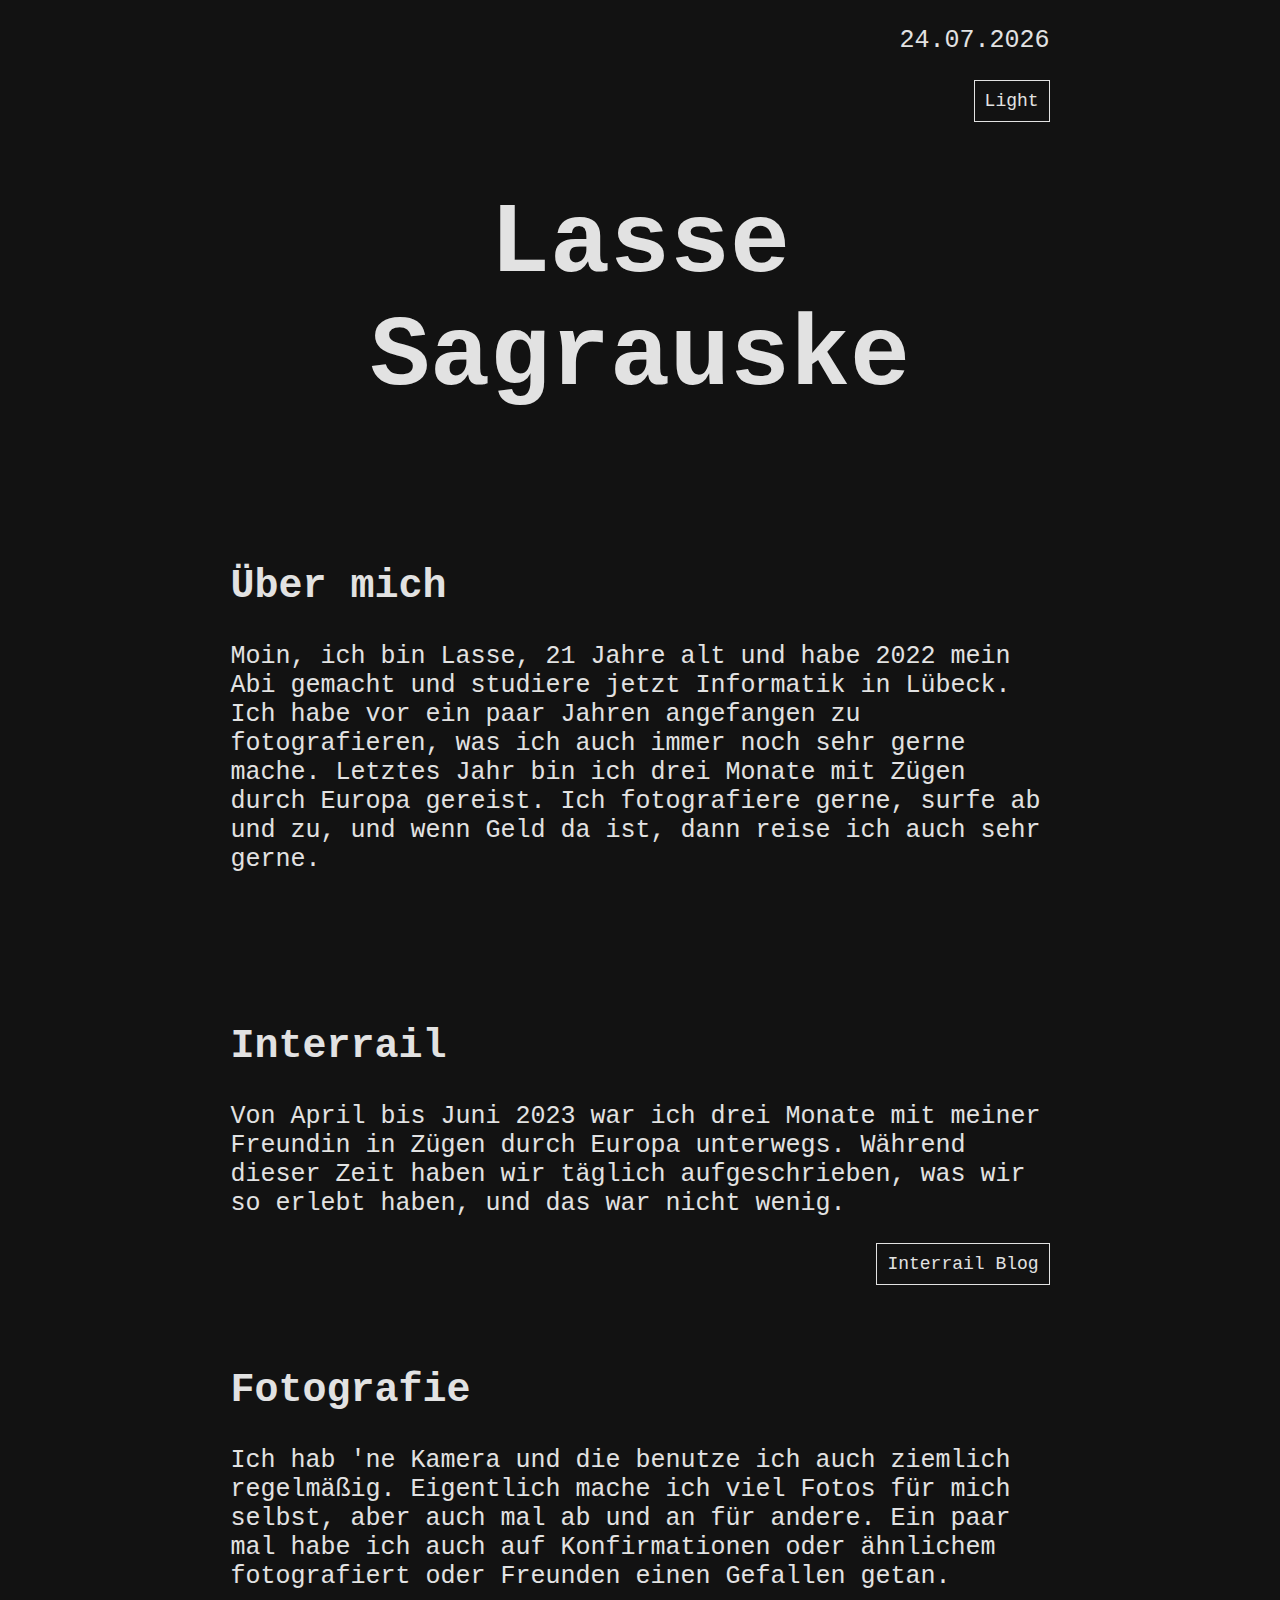
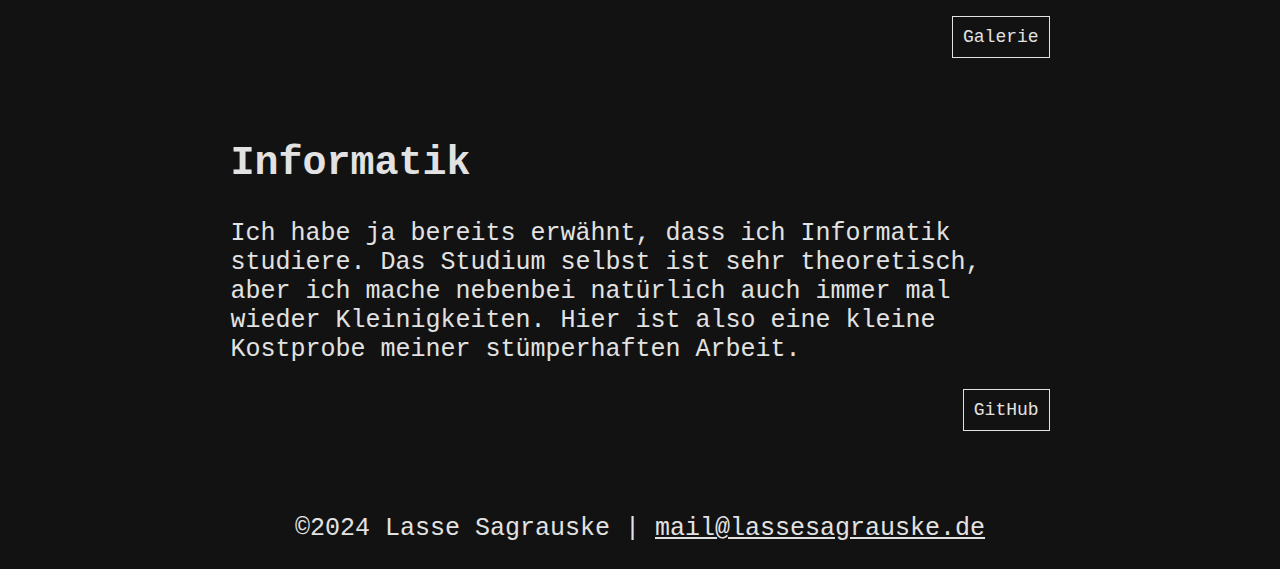
==== index.html @ e4b1e04c "Add files via upload" ====
<!DOCTYPE html>
<html lang="de">
    <head>
        <meta charset="UTF-8">
        <meta name="viewport" content="width=device-width, initial-scale=1.0">
        <title>Lasse Sagrauske</title>
        <link rel="stylesheet" href="lassesagrauske.css">
        <script src="lassesagrauske.js"></script>
    </head>
    <body id="body">
        <header>
            <p style="text-align: right;", id="date">DD.MM.YYYY</p>
            <button onclick="changeMode()", id="mode">Light</button>
        </header>
        <script src="lassesagrauske.js"></script>
        <h1>Lasse Sagrauske</h1>
        <h2>Über mich</h2>
        <p>Moin, ich bin Lasse, 21 Jahre alt und habe 2022 mein Abi gemacht und studiere jetzt Informatik in Lübeck. Ich habe vor ein paar Jahren angefangen zu fotografieren, was ich auch immer noch sehr gerne mache. Letztes Jahr bin ich drei Monate mit Zügen durch Europa gereist. Ich fotografiere gerne, surfe ab und zu, und wenn Geld da ist, dann reise ich auch sehr gerne.</p>
        <h2>Interrail</h2>
        <p>Von April bis Juni 2023 war ich drei Monate mit meiner Freundin in Zügen durch Europa unterwegs. Während dieser Zeit haben wir täglich aufgeschrieben, was wir so erlebt haben, und das war nicht wenig.</p>
        <a href="https://www.lassesagrauske.de/blog/categories/interrail"><button>Interrail Blog</button></a>
        <!-- <a href="interrail.html"><button>Interrail Blog</button></a> -->
        <h2>Fotografie</h2>
        <p>Ich hab 'ne Kamera und die benutze ich auch ziemlich regelmäßig. Eigentlich mache ich viel Fotos für mich selbst, aber auch mal ab und an für andere. Ein paar mal habe ich auch auf Konfirmationen oder ähnlichem fotografiert oder Freunden einen Gefallen getan.</p>
        <a href="https://www.lassesagrauske.de/galerie"><button>Galerie</button></a>
        <h2>Informatik</h2>
        <p>Ich habe ja bereits erwähnt, dass ich Informatik studiere. Das Studium selbst ist sehr theoretisch, aber ich mache nebenbei natürlich auch immer mal wieder Kleinigkeiten. Hier ist also eine kleine Kostprobe meiner stümperhaften Arbeit.</p>
        <a href="https://github.com/lassepunkt"><button>GitHub</button></a>
        <p class="footer">©2024 Lasse Sagrauske | <a href="mailto:mail@lassesagrauske.de">mail@lassesagrauske.de</a></p>
    </body>
</html>
---- lassesagrauske.css ----
h1 {
    font-size: 100px;
    text-align: center;
    /* border: 1px  solid blue; */
}
body {
    background-color: #121212;
    font-family: 'Courier New', monospace;
    color: #E2E2E2;
    margin-bottom: 2%;
    margin-top: 2%;
    margin-left: 18%;
    margin-right: 18%;
    /* border: 1px  solid blue; */
}
header {
    padding-bottom: 5%;
}
p {
    font-size: 25px;
    /* border: 1px  solid blue; */
}
h2 {
    font-size: 40px;
    margin-top: 150px;
    /* border: 1px  solid blue; */
}
button {
    /* border-color: #E2E2E2; */
    border: 1px solid #E2E2E2;
    color: #E2E2E2;
    background: none;
    font-family: 'Courier New', monospace;
    display: inline-block;
    text-align: center;
    padding: 10px;
    font-size: 18px;
    /* transition-duration: 0.5s; */
    /* margin-right: 18%; */
    float: right;
}
/* button:hover {
    background-color: #E2E2E2;
    color: #121212;
} */
.footer {
    text-align: center;
    margin-top: 150px;
}
a:link {
    color: #E2E2E2;
}
div {
    background-color: bisque;
}
@media screen and (max-width: 1000px) {
    h1 {
        font-size: 40px;
        text-align: center;
        /* border: 1px  solid blue; */
        margin-bottom: -50px;
    }
    body {
        background-color: #121212;
        font-family: 'Courier New', monospace;
        color: #E2E2E2;
        margin-bottom: 5%;
        margin-top: 5%;
        margin-left: 5%;
        margin-right: 5%;
        /* border: 1px  solid blue; */
    }
    header {
        padding-bottom: 10%;
    }
    p {
        font-size: 18px;
        /* border: 1px  solid blue; */
    }
    h2 {
        font-size: 25px;
        margin-top: 150px;
        /* border: 1px  solid blue; */
    }
    button {
        /* border-color: #E2E2E2; */
        border: 1px solid #E2E2E2;
        color: #E2E2E2;
        background: none;
        font-family: 'Courier New', monospace;
        /* display: inline-block; */
        text-align: center;
        padding: 10px;
        font-size: 18px;
        /* transition-duration: 0.5s; */
        float: right;
    }
    /* button:hover {
        background-color: #E2E2E2;
        color: #121212;
    } */
    .footer {
        text-align: center;
        margin-top: 100px;
        font-size: 15px;
    }
    a:link {
        color: #E2E2E2;
    }
    div {
        background-color: bisque;
    }
}
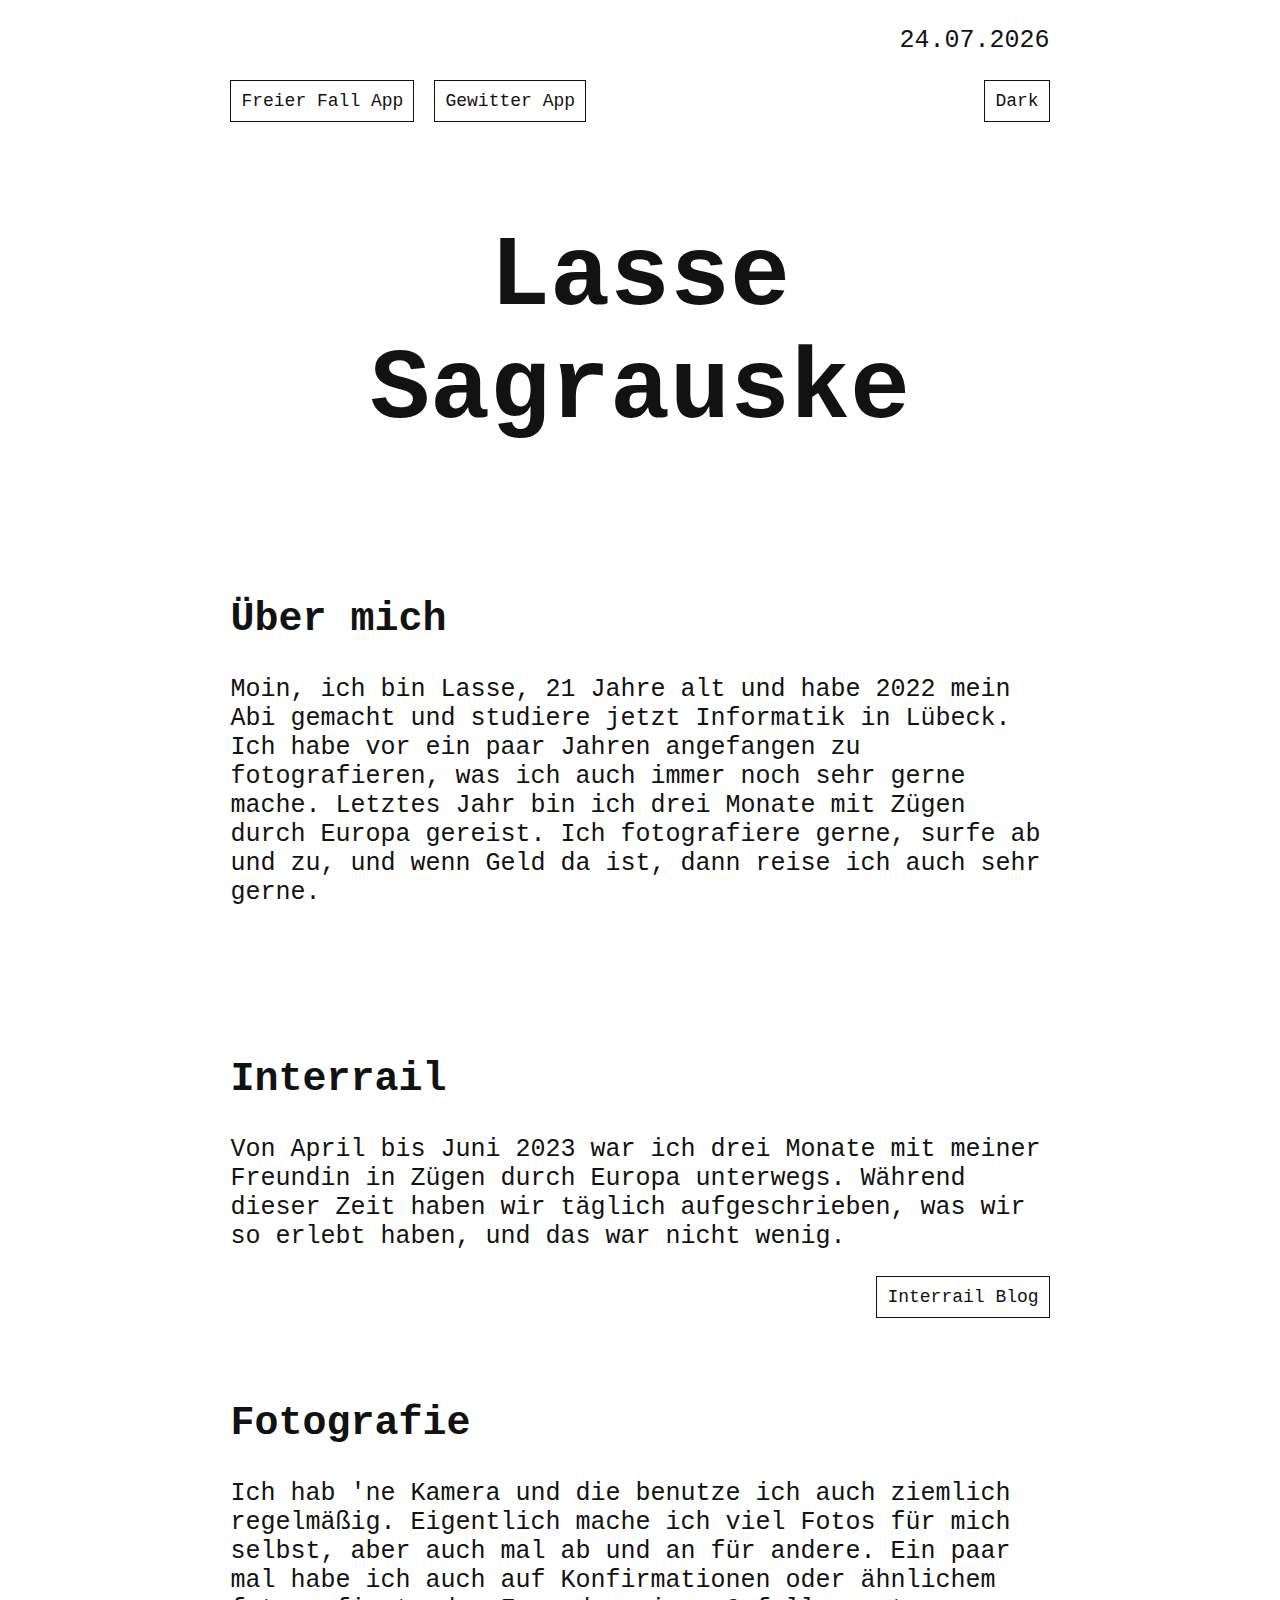
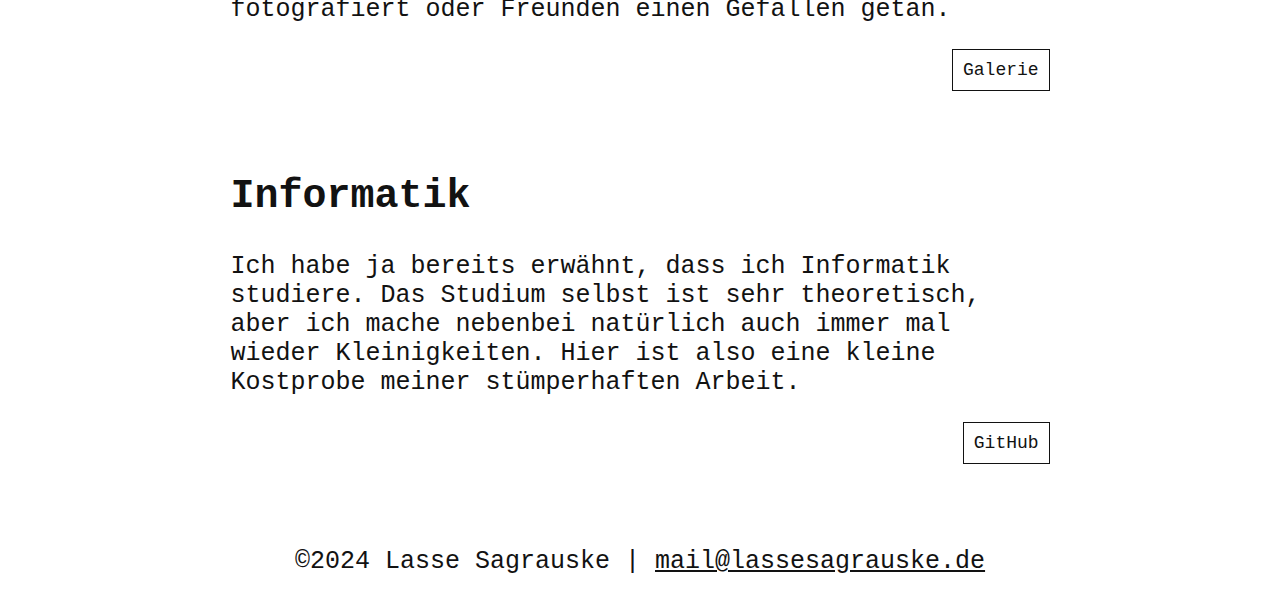
==== commit 71bb34d8: "apps ergänzt" ====
--- a/index.html
+++ b/index.html
@@ -10,9 +10,12 @@
     <body id="body">
         <header>
             <p style="text-align: right;", id="date">DD.MM.YYYY</p>
-            <button onclick="changeMode()", id="mode">Light</button>
+            <button onclick="changeMode()", id="mode" style="float: right;">Light</button>
+            <div>
+                <a href="freierfall.html"><button style="margin-right: 20px; float: left;">Freier Fall App</button></a>
+                <a href="gewitter.html"><button style="margin-right: 20px; float: left;">Gewitter App</button></a>
+            </div>
         </header>
-        <script src="lassesagrauske.js"></script>
         <h1>Lasse Sagrauske</h1>
         <h2>Über mich</h2>
         <p>Moin, ich bin Lasse, 21 Jahre alt und habe 2022 mein Abi gemacht und studiere jetzt Informatik in Lübeck. Ich habe vor ein paar Jahren angefangen zu fotografieren, was ich auch immer noch sehr gerne mache. Letztes Jahr bin ich drei Monate mit Zügen durch Europa gereist. Ich fotografiere gerne, surfe ab und zu, und wenn Geld da ist, dann reise ich auch sehr gerne.</p>
@@ -27,5 +30,6 @@
         <p>Ich habe ja bereits erwähnt, dass ich Informatik studiere. Das Studium selbst ist sehr theoretisch, aber ich mache nebenbei natürlich auch immer mal wieder Kleinigkeiten. Hier ist also eine kleine Kostprobe meiner stümperhaften Arbeit.</p>
         <a href="https://github.com/lassepunkt"><button>GitHub</button></a>
         <p class="footer">©2024 Lasse Sagrauske | <a href="mailto:mail@lassesagrauske.de">mail@lassesagrauske.de</a></p>
+        <script src="lassesagrauske.js"></script>
     </body>
 </html>--- a/lassesagrauske.css
+++ b/lassesagrauske.css
@@ -1,6 +1,7 @@
 h1 {
     font-size: 100px;
     text-align: center;
+    margin-top: 100px;
     /* border: 1px  solid blue; */
 }
 body {
@@ -35,6 +36,7 @@
     text-align: center;
     padding: 10px;
     font-size: 18px;
+    margin-bottom: 20px;
     /* transition-duration: 0.5s; */
     /* margin-right: 18%; */
     float: right;
@@ -50,15 +52,16 @@
 a:link {
     color: #E2E2E2;
 }
-div {
+/* div {
     background-color: bisque;
-}
+} */
 @media screen and (max-width: 1000px) {
     h1 {
         font-size: 40px;
         text-align: center;
         /* border: 1px  solid blue; */
         margin-bottom: -50px;
+        margin-top: 150px;
     }
     body {
         background-color: #121212;
@@ -93,7 +96,7 @@
         padding: 10px;
         font-size: 18px;
         /* transition-duration: 0.5s; */
-        float: right;
+        /* float: right; */
     }
     /* button:hover {
         background-color: #E2E2E2;
@@ -107,7 +110,7 @@
     a:link {
         color: #E2E2E2;
     }
-    div {
+    /* div {
         background-color: bisque;
-    }
+    } */
 }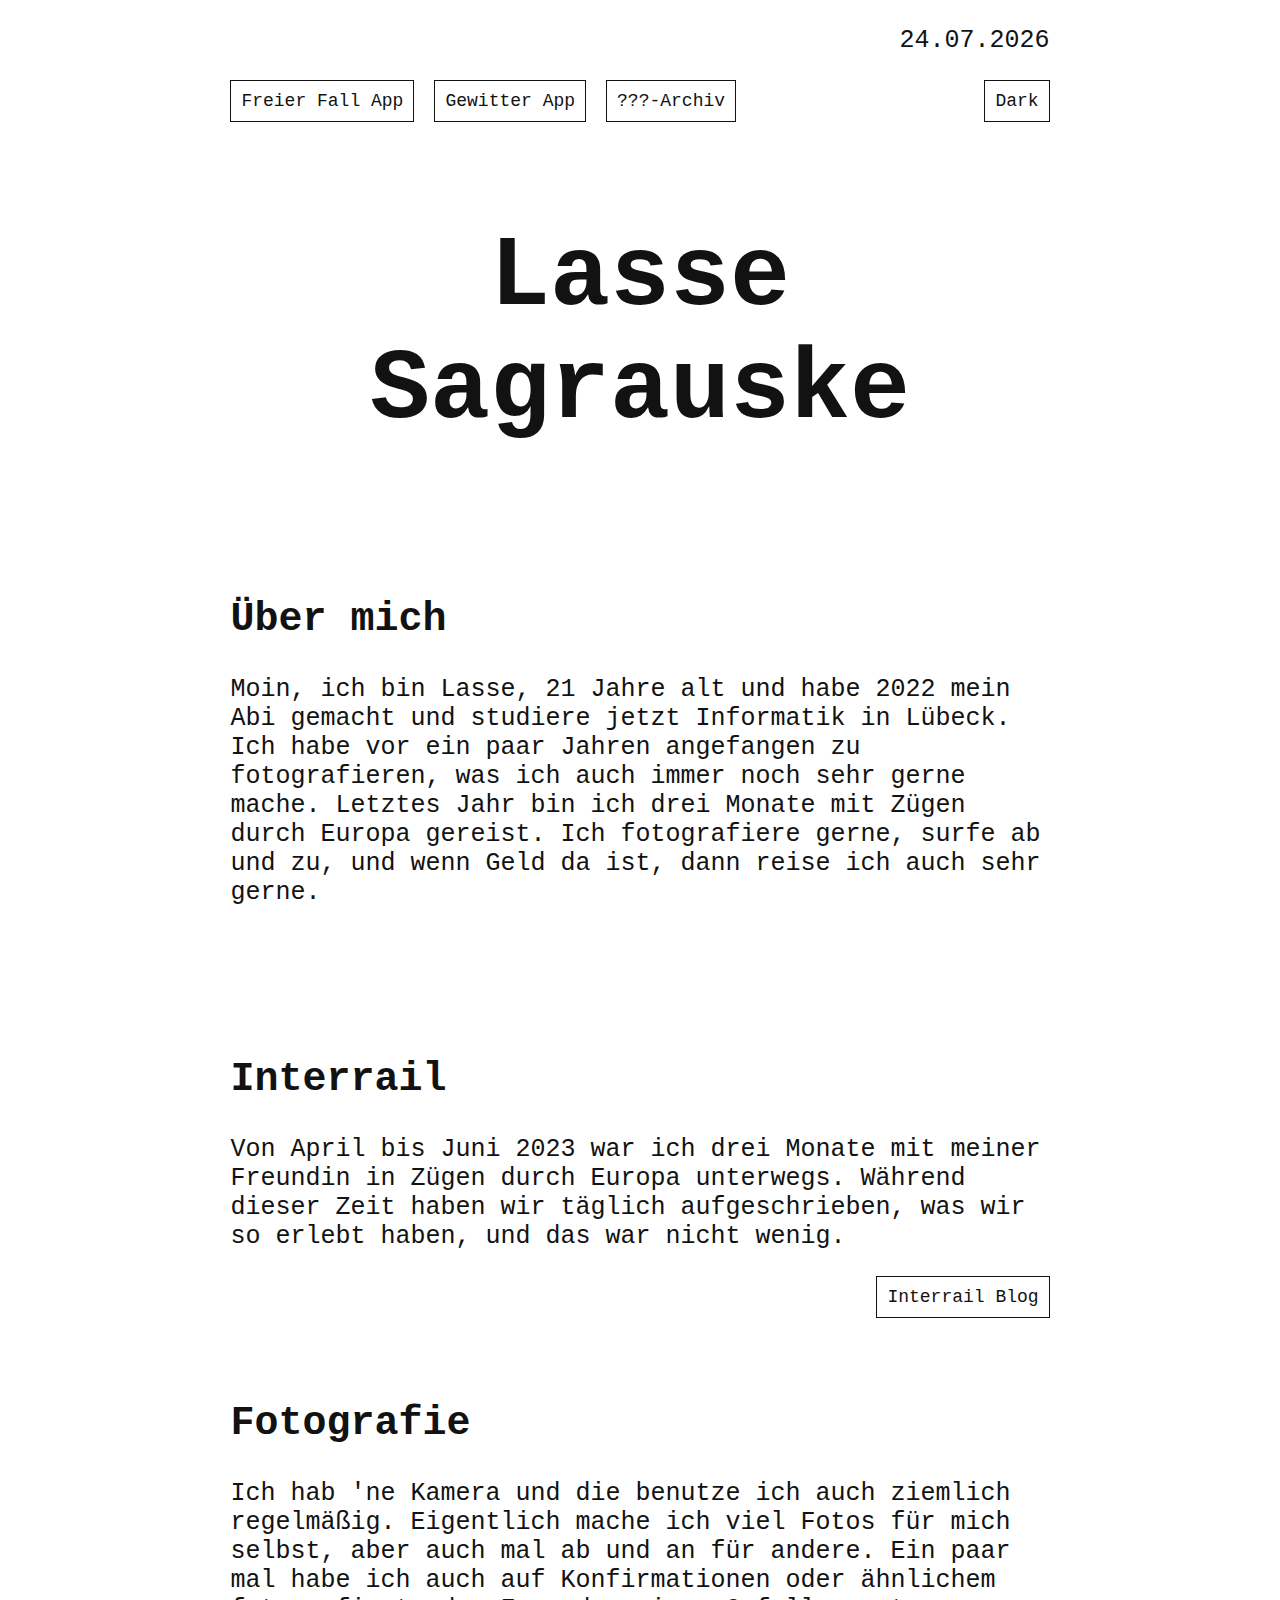
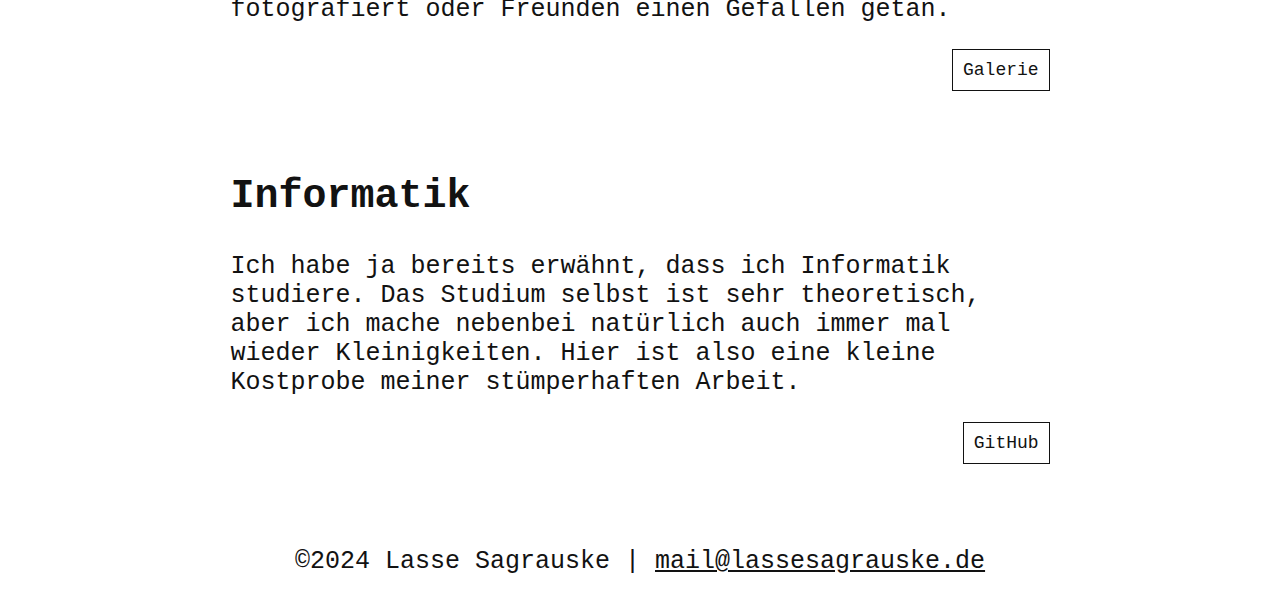
==== commit 7187d367: "fragezeichen archiv verlinkt" ====
--- a/index.html
+++ b/index.html
@@ -14,6 +14,7 @@
             <div>
                 <a href="freierfall.html"><button style="margin-right: 20px; float: left;">Freier Fall App</button></a>
                 <a href="gewitter.html"><button style="margin-right: 20px; float: left;">Gewitter App</button></a>
+                <a href="https://dainty-kataifi-87ce05.netlify.app"><button style="margin-right: 20px; float: left;">???-Archiv</button></a>
             </div>
         </header>
         <h1>Lasse Sagrauske</h1>
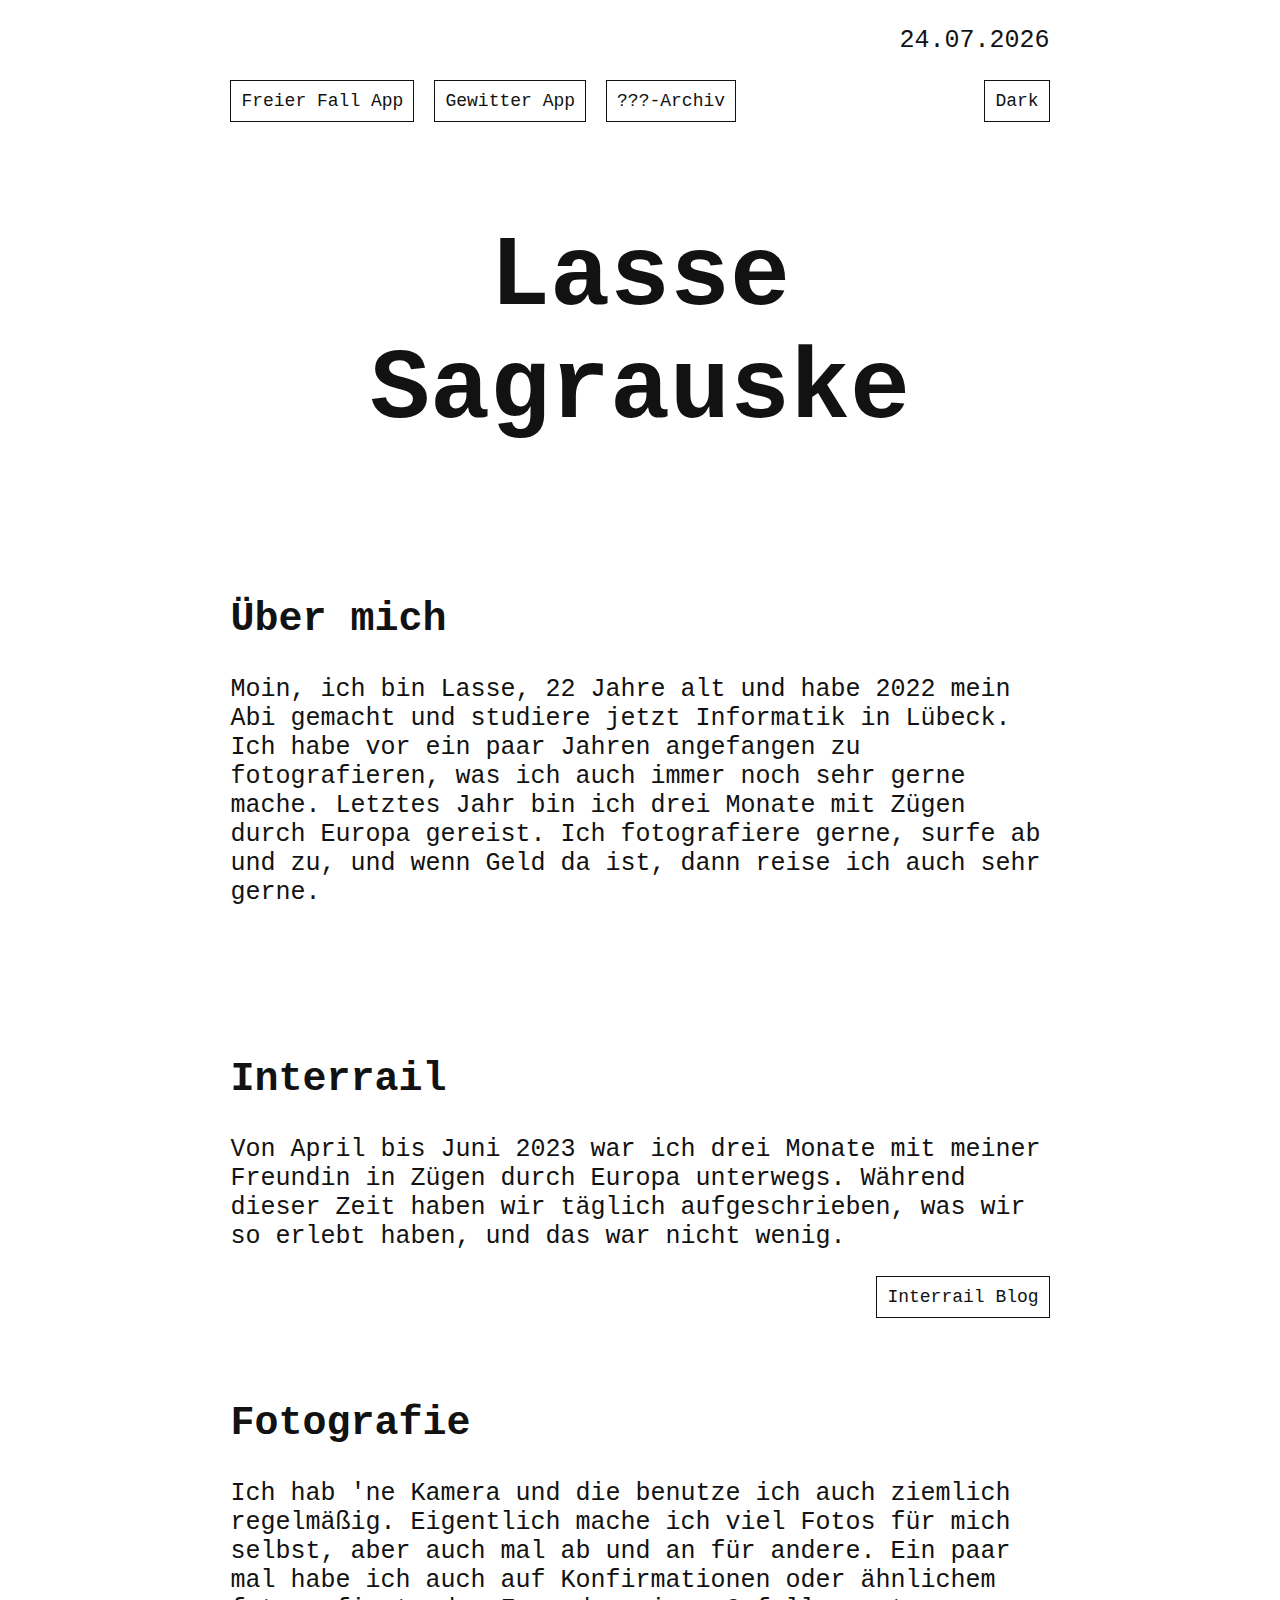
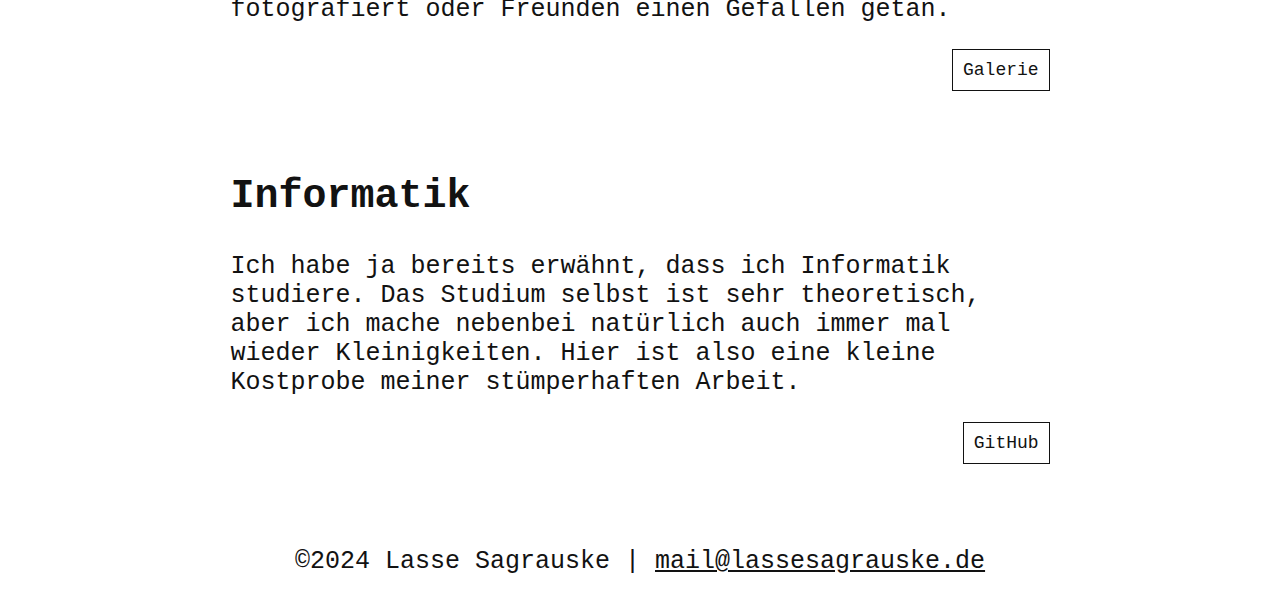
==== commit 4de7f5e5: "alter aktuell" ====
--- a/index.html
+++ b/index.html
@@ -11,19 +11,25 @@
         <header>
             <p style="text-align: right;", id="date">DD.MM.YYYY</p>
             <button onclick="changeMode()", id="mode" style="float: right;">Light</button>
+            <!-- <button class="nav">Apps</button> -->
+            <!-- <div class="dropdown">
+                <a href="freierfall.html">Freier Fall App</a>
+                <a href="gewitter.html">Gewitter App</a>
+                <a href="https://dainty-kataifi-87ce05.netlify.app">???-Archiv</a>
+            </div> -->
             <div>
-                <a href="freierfall.html"><button style="margin-right: 20px; float: left;">Freier Fall App</button></a>
-                <a href="gewitter.html"><button style="margin-right: 20px; float: left;">Gewitter App</button></a>
-                <a href="https://dainty-kataifi-87ce05.netlify.app"><button style="margin-right: 20px; float: left;">???-Archiv</button></a>
+                <a href="freierfall.html" title="Web App" target="_blank"><button class="nav">Freier Fall App</button></a>
+                <a href="gewitter.html" title="Web App" target="_blank"><button class="nav">Gewitter App</button></a>
+                <a href="dreifragezeichen.html" target="_blank"><button class="nav">???-Archiv</button></a>
             </div>
         </header>
         <h1>Lasse Sagrauske</h1>
         <h2>Über mich</h2>
-        <p>Moin, ich bin Lasse, 21 Jahre alt und habe 2022 mein Abi gemacht und studiere jetzt Informatik in Lübeck. Ich habe vor ein paar Jahren angefangen zu fotografieren, was ich auch immer noch sehr gerne mache. Letztes Jahr bin ich drei Monate mit Zügen durch Europa gereist. Ich fotografiere gerne, surfe ab und zu, und wenn Geld da ist, dann reise ich auch sehr gerne.</p>
+        <p>Moin, ich bin Lasse, 22 Jahre alt und habe 2022 mein Abi gemacht und studiere jetzt Informatik in Lübeck. Ich habe vor ein paar Jahren angefangen zu fotografieren, was ich auch immer noch sehr gerne mache. Letztes Jahr bin ich drei Monate mit Zügen durch Europa gereist. Ich fotografiere gerne, surfe ab und zu, und wenn Geld da ist, dann reise ich auch sehr gerne.</p>
         <h2>Interrail</h2>
         <p>Von April bis Juni 2023 war ich drei Monate mit meiner Freundin in Zügen durch Europa unterwegs. Während dieser Zeit haben wir täglich aufgeschrieben, was wir so erlebt haben, und das war nicht wenig.</p>
         <a href="https://www.lassesagrauske.de/blog/categories/interrail"><button>Interrail Blog</button></a>
-        <!-- <a href="interrail.html"><button>Interrail Blog</button></a> -->
+        <!-- <a href="blog.html"><button>Interrail Blog</button></a> -->
         <h2>Fotografie</h2>
         <p>Ich hab 'ne Kamera und die benutze ich auch ziemlich regelmäßig. Eigentlich mache ich viel Fotos für mich selbst, aber auch mal ab und an für andere. Ein paar mal habe ich auch auf Konfirmationen oder ähnlichem fotografiert oder Freunden einen Gefallen getan.</p>
         <a href="https://www.lassesagrauske.de/galerie"><button>Galerie</button></a>
--- a/lassesagrauske.css
+++ b/lassesagrauske.css
@@ -40,6 +40,7 @@
     /* transition-duration: 0.5s; */
     /* margin-right: 18%; */
     float: right;
+    /* box-shadow: 3px 3px gray; */
 }
 /* button:hover {
     background-color: #E2E2E2;
@@ -55,6 +56,21 @@
 /* div {
     background-color: bisque;
 } */
+.nav {
+    margin-right: 20px;
+    float: left;
+}
+/* .dropdown {
+    display: none;
+}
+.dropdown a {
+    padding: 10px;
+    display: block;
+    text-decoration: none;
+}
+.nav:hover .dropdown {
+    display: block;
+} */
 @media screen and (max-width: 1000px) {
     h1 {
         font-size: 40px;
@@ -62,6 +78,7 @@
         /* border: 1px  solid blue; */
         margin-bottom: -50px;
         margin-top: 150px;
+        padding-top: 50px;
     }
     body {
         background-color: #121212;
@@ -113,4 +130,8 @@
     /* div {
         background-color: bisque;
     } */
+    .nav {
+        width: 100%;
+        margin-bottom: 2px;
+    }
 }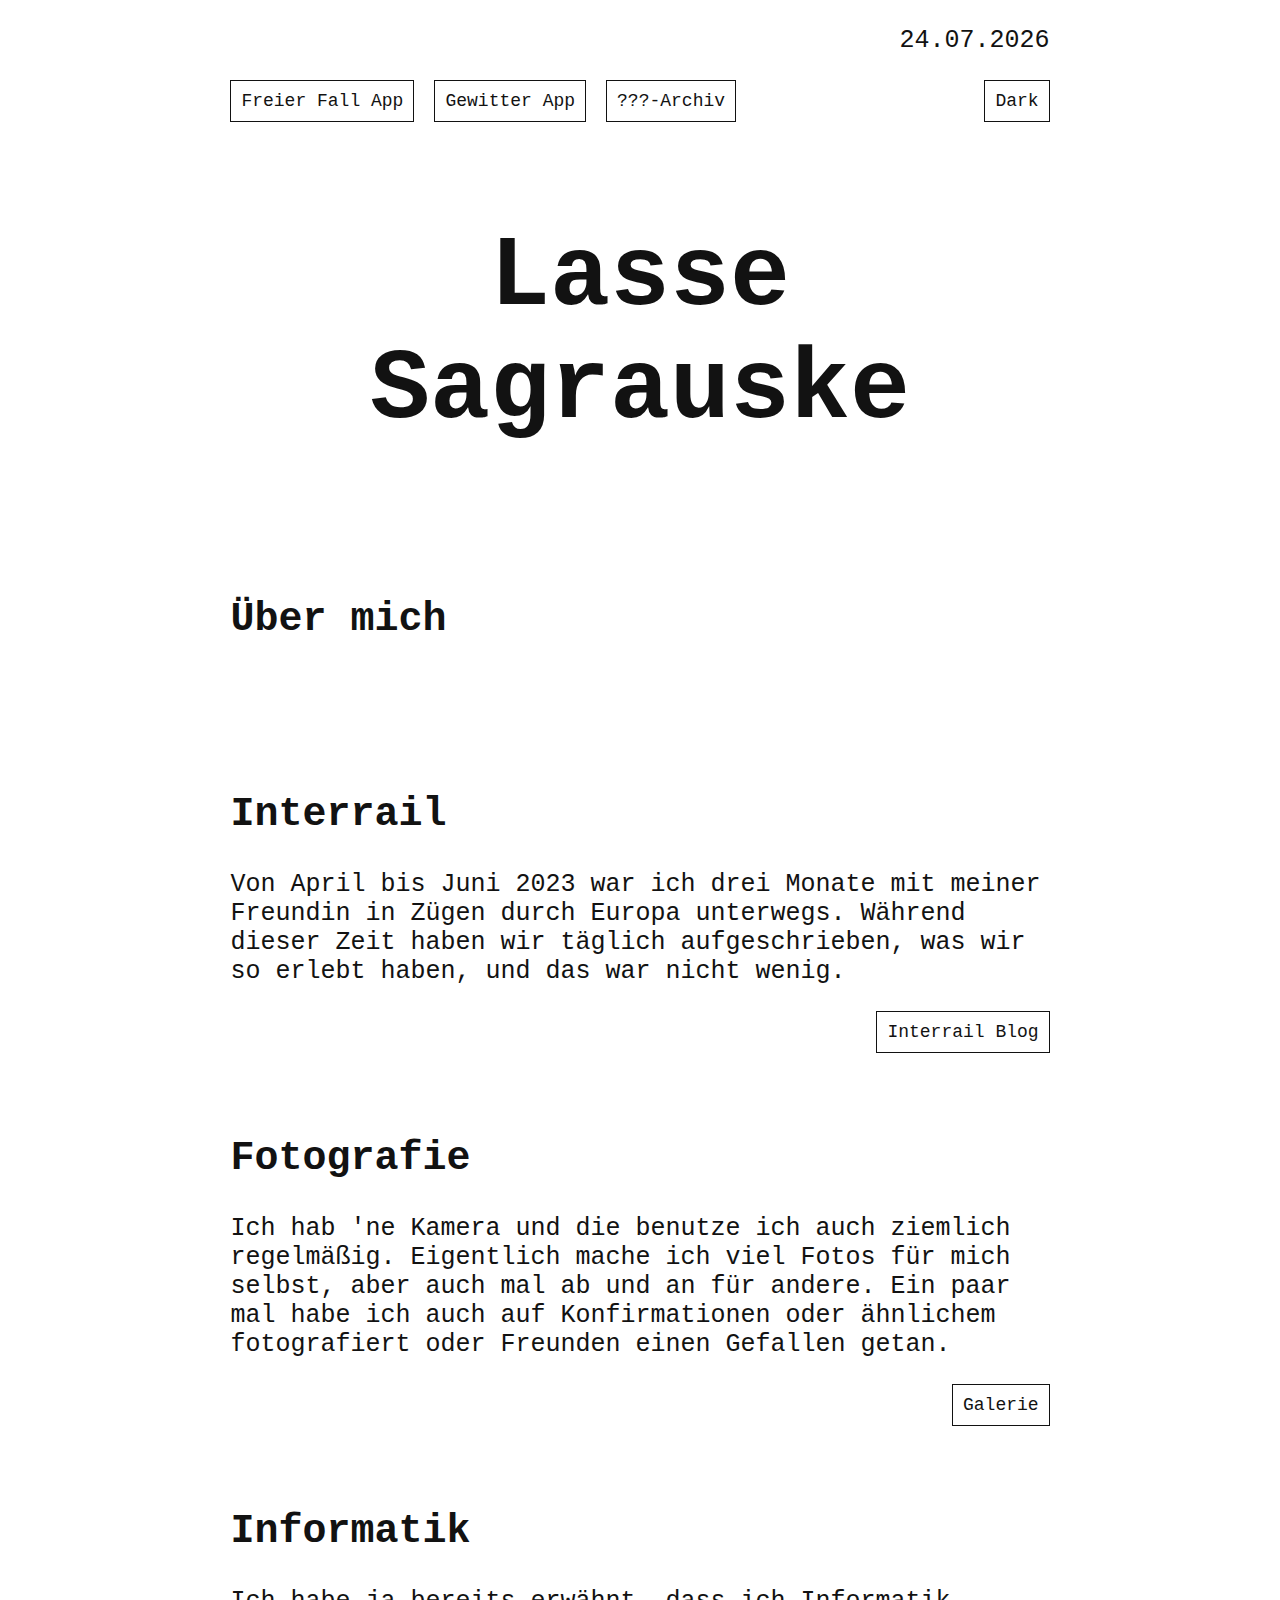
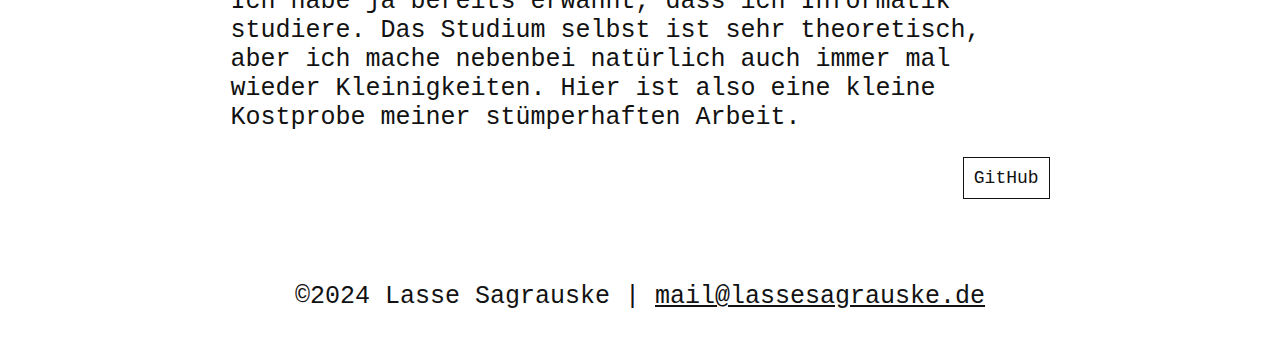
==== commit 98619132: "update (notdienst?)" ====
--- a/index.html
+++ b/index.html
@@ -25,7 +25,6 @@
         </header>
         <h1>Lasse Sagrauske</h1>
         <h2>Über mich</h2>
-        <p>Moin, ich bin Lasse, 22 Jahre alt und habe 2022 mein Abi gemacht und studiere jetzt Informatik in Lübeck. Ich habe vor ein paar Jahren angefangen zu fotografieren, was ich auch immer noch sehr gerne mache. Letztes Jahr bin ich drei Monate mit Zügen durch Europa gereist. Ich fotografiere gerne, surfe ab und zu, und wenn Geld da ist, dann reise ich auch sehr gerne.</p>
         <h2>Interrail</h2>
         <p>Von April bis Juni 2023 war ich drei Monate mit meiner Freundin in Zügen durch Europa unterwegs. Während dieser Zeit haben wir täglich aufgeschrieben, was wir so erlebt haben, und das war nicht wenig.</p>
         <a href="https://www.lassesagrauske.de/blog/categories/interrail"><button>Interrail Blog</button></a>
